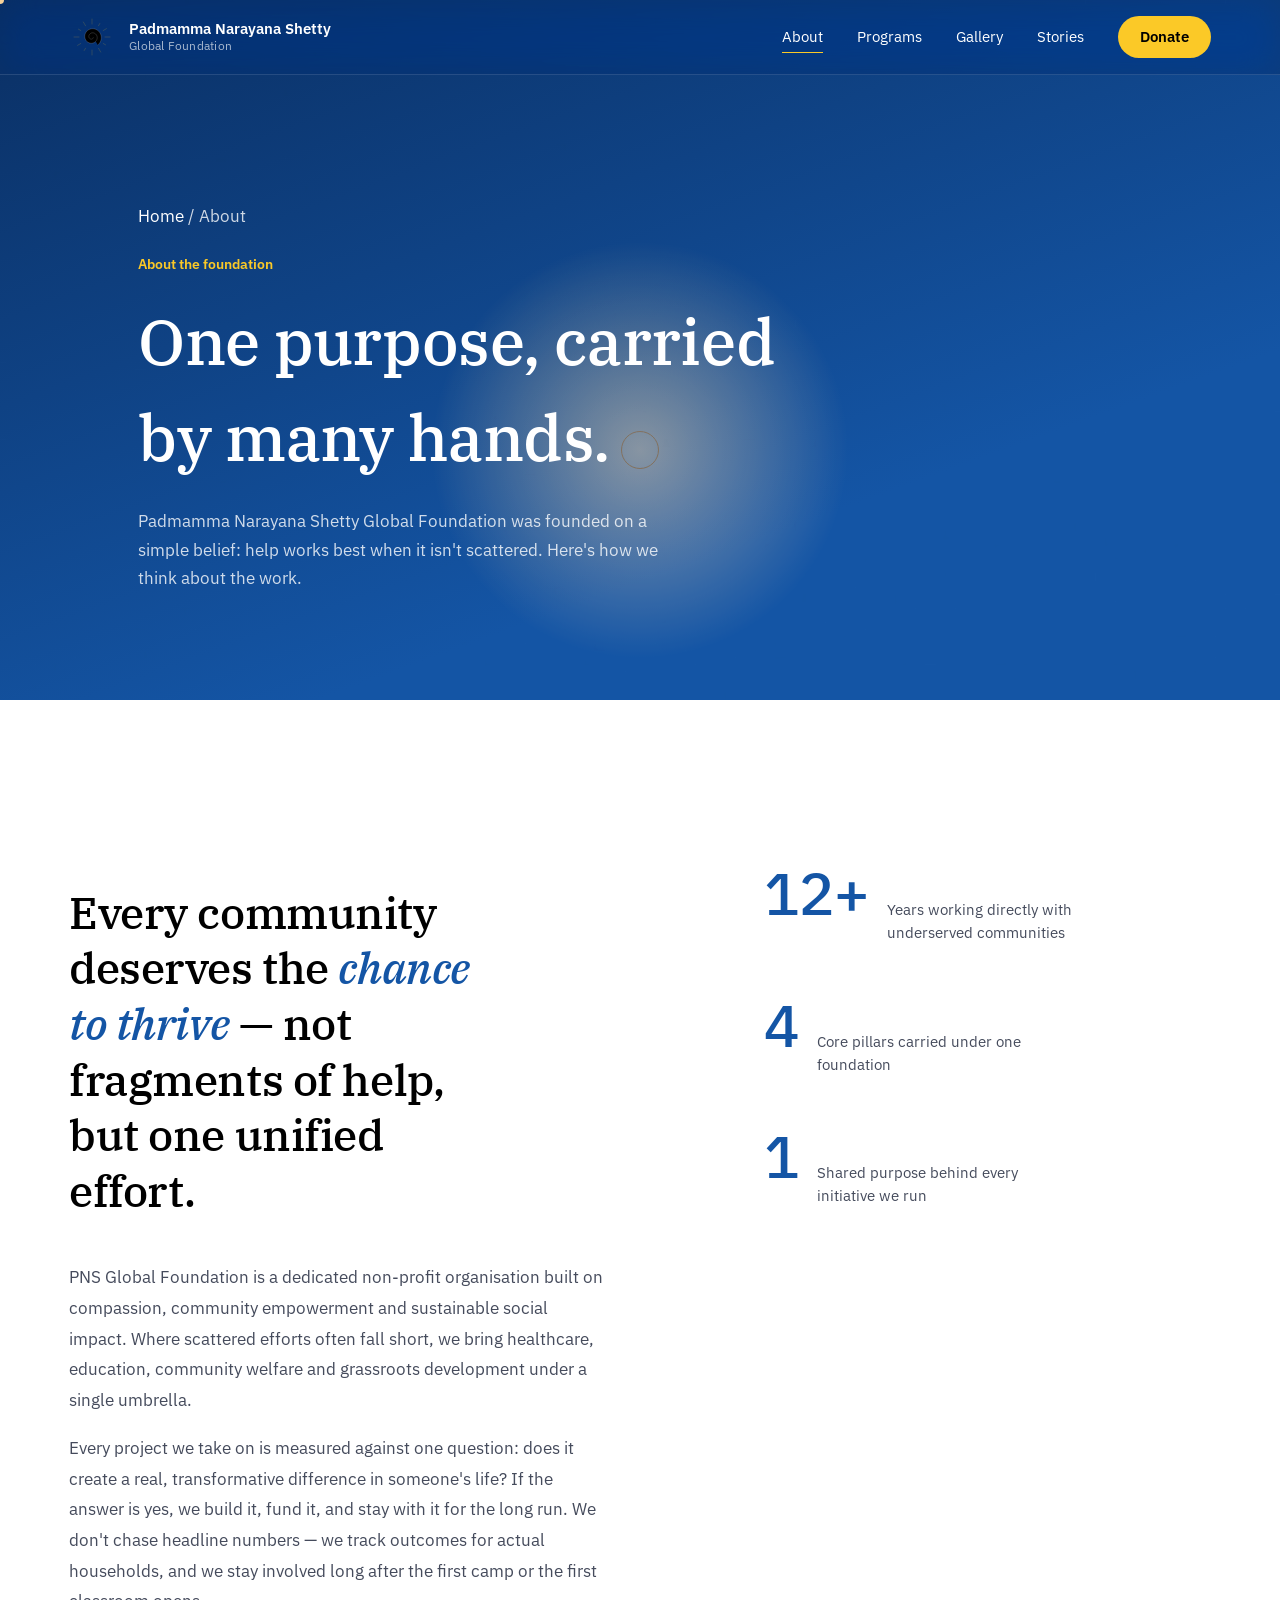
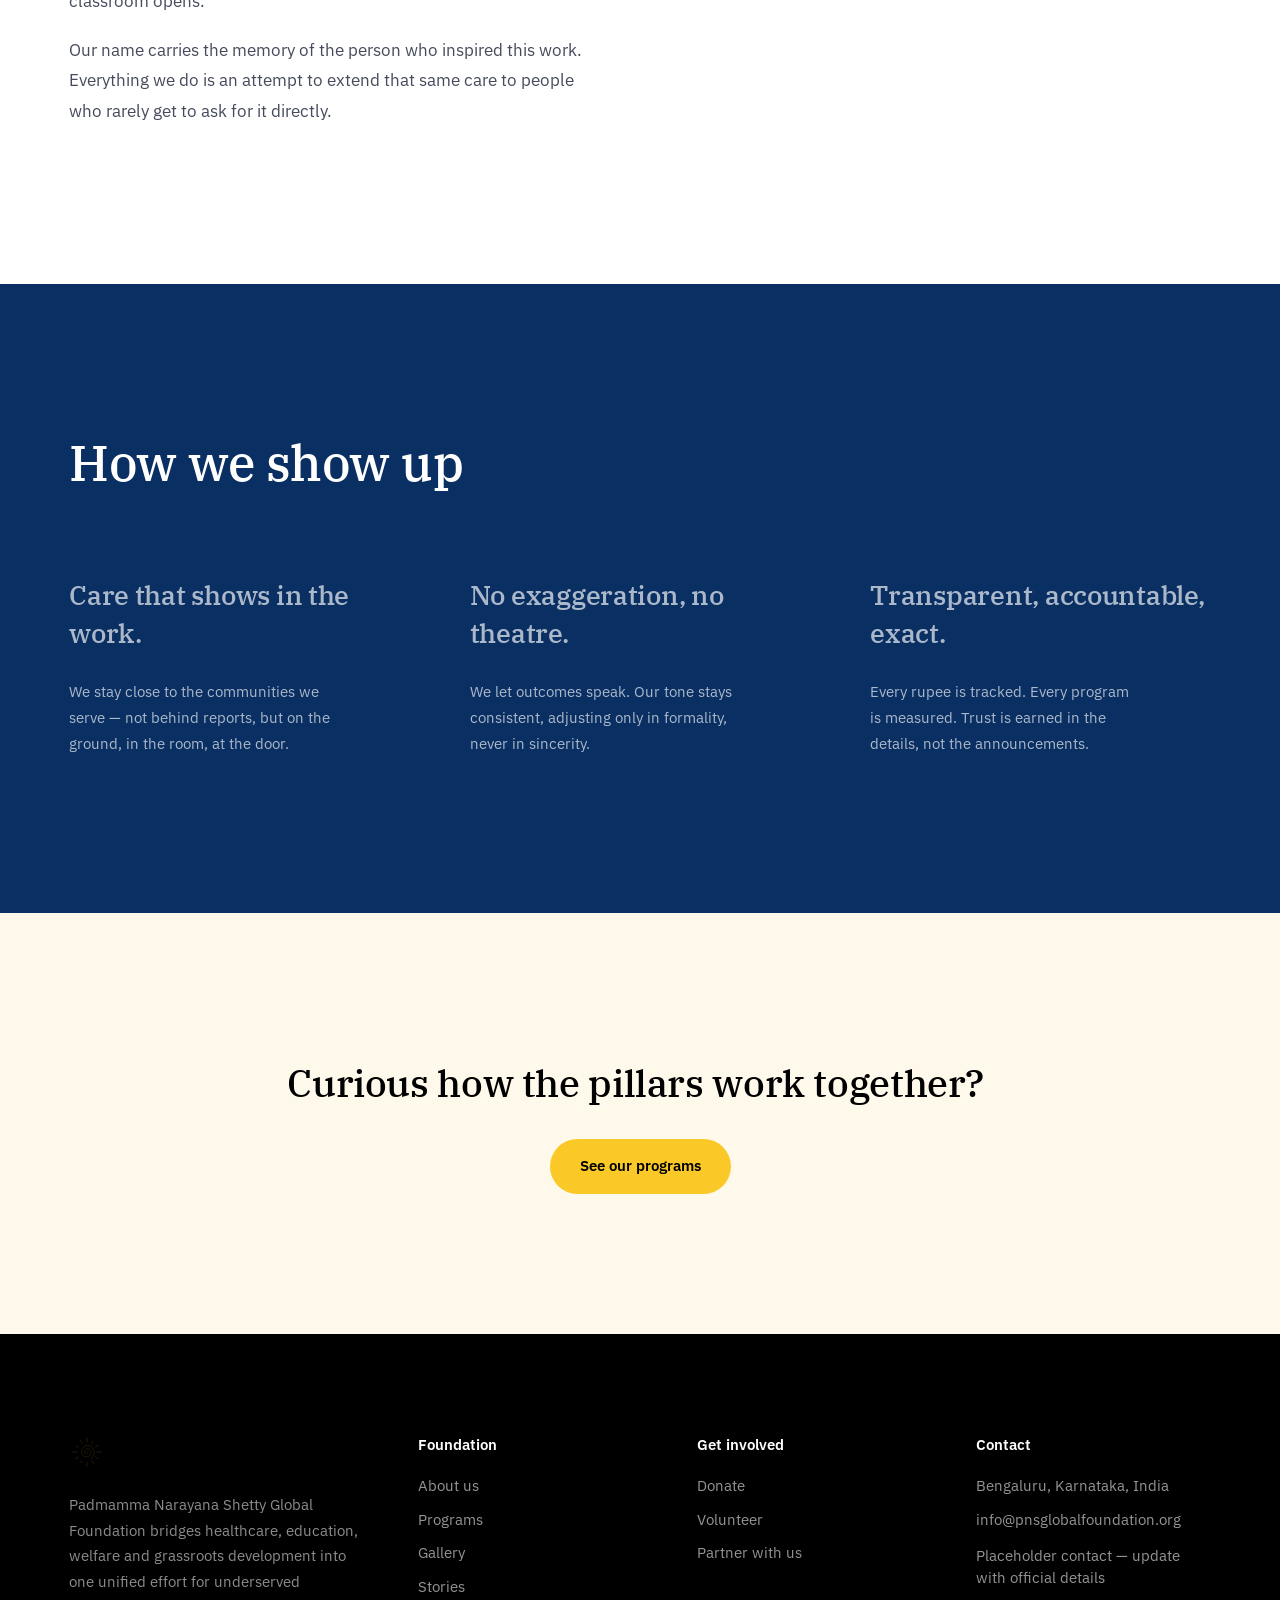
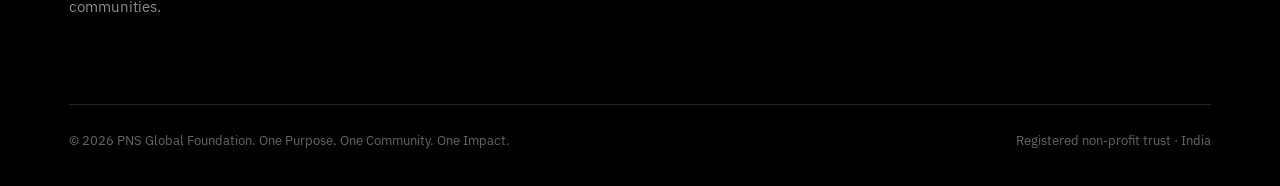
==== about.html @ 940e8b79 "Add files via upload" ====
<!doctype html>
<html lang="en">
<head>
<meta charset="UTF-8">
<meta name="viewport" content="width=device-width, initial-scale=1.0">
<title>About — PNS Global Foundation</title>
<meta name="description" content="The story, mission and voice behind Padmamma Narayana Shetty Global Foundation.">
<link rel="preconnect" href="https://fonts.googleapis.com">
<link rel="preconnect" href="https://fonts.gstatic.com" crossorigin>
<link href="https://fonts.googleapis.com/css2?family=IBM+Plex+Sans:wght@400;500;600;700&family=IBM+Plex+Serif:ital,wght@0,400;0,500;0,600;1,400;1,500;1,600&family=IBM+Plex+Mono:wght@400;500;600&display=swap" rel="stylesheet">
<link rel="stylesheet" href="style.css">
</head>
<body>
<div id="page-transition"></div>
<canvas id="grain"></canvas>
<div class="cursor-glow"></div>
<div class="cursor-ring"></div>
<div class="cursor-dot"></div>

<header class="nav">
  <a href="index.html" class="nav-brand">
    <svg class="mark-icon" viewBox="-135 -135 270 270"><g class="coil" stroke="#ffffff"><path d="M 6.00,0.00 L 6.22,0.38 L 6.42,0.79 L 6.60,1.23 L 6.74,1.69 L 6.85,2.17 L 6.92,2.67 L 6.96,3.19 L 6.96,3.72 L 6.92,4.27 L 6.84,4.82 L 6.71,5.38 L 6.54,5.94 L 6.33,6.50 L 6.08,7.05 L 5.77,7.60 L 5.43,8.14 L 5.04,8.66 L 4.60,9.16 L 4.13,9.65 L 3.60,10.10 L 3.04,10.53 L 2.44,10.93 L 1.81,11.29 L 1.13,11.62 L 0.43,11.90 L -0.31,12.14 L -1.08,12.33 L -1.87,12.48 L -2.68,12.57 L -3.51,12.61 L -4.35,12.60 L -5.21,12.52 L -6.07,12.39 L -6.94,12.20 L -7.80,11.95 L -8.66,11.64 L -9.51,11.27 L -10.35,10.83 L -11.17,10.34 L -11.96,9.78 L -12.73,9.17 L -13.47,8.50 L -14.18,7.77 L -14.84,6.98 L -15.46,6.15 L -16.03,5.26 L -16.55,4.33 L -17.02,3.35 L -17.43,2.33 L -17.77,1.27 L -18.05,0.18 L -18.27,-0.94 L -18.41,-2.09 L -18.48,-3.25 L -18.48,-4.44 L -18.39,-5.63 L -18.24,-6.83 L -18.00,-8.03 L -17.68,-9.23 L -17.28,-10.42 L -16.81,-11.60 L -16.25,-12.75 L -15.61,-13.88 L -14.90,-14.98 L -14.11,-16.05 L -13.24,-17.07 L -12.30,-18.04 L -11.29,-18.97 L -10.21,-19.83 L -9.07,-20.64 L -7.87,-21.38 L -6.61,-22.05 L -5.30,-22.64 L -3.94,-23.16 L -2.54,-23.59 L -1.09,-23.94 L 0.38,-24.20 L 1.88,-24.36 L 3.41,-24.44 L 4.95,-24.41 L 6.50,-24.29 L 8.05,-24.07 L 9.60,-23.75 L 11.14,-23.33 L 12.67,-22.81 L 14.17,-22.19 L 15.64,-21.47 L 17.08,-20.65 L 18.48,-19.74 L 19.83,-18.73 L 21.12,-17.63 L 22.35,-16.44 L 23.52,-15.16 L 24.61,-13.81 L 25.62,-12.37 L 26.55,-10.87 L 27.39,-9.29 L 28.14,-7.66 L 28.79,-5.96 L 29.33,-4.22 L 29.77,-2.43 L 30.10,-0.60 L 30.32,1.26 L 30.42,3.14 L 30.40,5.04 L 30.27,6.95 L 30.01,8.86 L 29.63,10.76 L 29.13,12.66 L 28.51,14.53 L 27.77,16.37 L 26.91,18.18 L 25.93,19.94 L 24.84,21.65 L 23.63,23.29 L 22.31,24.88 L 20.89,26.38 L 19.37,27.81 L 17.75,29.15 L 16.04,30.39 L 14.24,31.53 L 12.36,32.57 L 10.41,33.49 L 8.39,34.30 L 6.31,34.98 L 4.18,35.54 L 2.00,35.96 L -0.21,36.25 L -2.45,36.41 L -4.71,36.42 L -6.98,36.30 L -9.25,36.03 L -11.52,35.62 L -13.77,35.07 L -15.99,34.37 L -18.19,33.53 L -20.33,32.55 L -22.43,31.44 L -24.47,30.18 L -26.43,28.80 L -28.32,27.29 L -30.12,25.65 L -31.83,23.90 L -33.43,22.03 L -34.93,20.05 L -36.30,17.98 L -37.55,15.81 L -38.68,13.55 L -39.66,11.22 L -40.51,8.81 L -41.21,6.35 L -41.75,3.83 L -42.14,1.26 L -42.38,-1.33 L -42.45,-3.95 L -42.36,-6.59 L -42.11,-9.22 L -41.69,-11.86 L -41.11,-14.47 L -40.36,-17.06 L -39.45,-19.61 L -38.38,-22.11 L -37.15,-24.55 L -35.76,-26.93 L -34.22,-29.23 L -32.53,-31.43 L -30.70,-33.55 L -28.73,-35.55 L -26.63,-37.44 L -24.41,-39.20 L -22.07,-40.84 L -19.62,-42.33 L -17.07,-43.67 L -14.44,-44.86 L -11.71,-45.89 L -8.92,-46.76 L -6.06,-47.45 L -3.16,-47.97 L -0.21,-48.31 L 2.77,-48.47 L 5.77,-48.44 L 8.77,-48.23 L 11.77,-47.83 L 14.75,-47.24 L 17.71,-46.47 L 20.63,-45.51 L 23.49,-44.37 L 26.29,-43.04 L 29.02,-41.54 L 31.66,-39.87 L 34.20,-38.02 L 36.64,-36.02 L 38.96,-33.86 L 41.15,-31.55 L 43.21,-29.09 L 45.12,-26.51 L 46.87,-23.80 L 48.46,-20.97 L 49.88,-18.04 L 51.11,-15.01 L 52.17,-11.90 L 53.03,-8.71 L 53.70,-5.46 L 54.17,-2.17 L 54.44,1.17 L 54.50,4.52 L 54.36,7.89 L 54.00,11.26 L 53.44,14.62 L 52.66,17.95 L 51.68,21.23 L 50.49,24.47 L 49.10,27.64 L 47.51,30.73 L 45.73,33.72 L 43.75,36.62 L 41.59,39.40 L 39.26,42.05 L 36.76,44.56 L 34.09,46.92"/></g><g class="rays" stroke="#FBC927"><line x1="0.00" y1="-74.00" x2="0.00" y2="-108.00"/><line x1="37.00" y1="-64.09" x2="47.00" y2="-81.41"/><line x1="64.09" y1="-37.00" x2="86.60" y2="-50.00"/><line x1="74.00" y1="0.00" x2="108.00" y2="0.00"/><line x1="64.09" y1="37.00" x2="81.41" y2="47.00"/><line x1="37.00" y1="64.09" x2="52.00" y2="90.07"/><line x1="0.00" y1="74.00" x2="0.00" y2="108.00"/><line x1="-37.00" y1="64.09" x2="-47.00" y2="81.41"/><line x1="-64.09" y1="37.00" x2="-86.60" y2="50.00"/><line x1="-74.00" y1="0.00" x2="-108.00" y2="0.00"/><line x1="-64.09" y1="-37.00" x2="-81.41" y2="-47.00"/><line x1="-37.00" y1="-64.09" x2="-52.00" y2="-90.07"/></g></svg>
    <span class="name">Padmamma Narayana Shetty<span class="sub">Global Foundation</span></span>
  </a>
  <nav class="nav-links">
    <a href="about.html" class="active">About</a>
<a href="programs.html" class="">Programs</a>
<a href="gallery.html" class="">Gallery</a>
<a href="stories.html" class="">Stories</a>

    <a href="#" class="nav-donate" data-open-modal="modal-donate">Donate</a>
  </nav>
  <button class="nav-toggle" aria-label="Menu"><span></span><span></span><span></span></button>
</header>

<section class="page-hero">
  <div class="container">
    <p class="crumb"><a href="index.html">Home</a> / About</p>
    <p class="eyebrow-plain">About the foundation</p>
    <h1 class="display split-reveal">One purpose, carried by many hands.</h1>
    <p>Padmamma Narayana Shetty Global Foundation was founded on a simple belief: help works best when it isn't scattered. Here's how we think about the work.</p>
  </div>
</section>

<section class="pad">
  <div class="container about">
    <div class="reveal">
      <p class="about-quote display">Every community deserves the <em>chance to thrive</em> &mdash; not fragments of help, but one unified effort.</p>
      <p class="about-copy">PNS Global Foundation is a dedicated non-profit organisation built on compassion, community empowerment and sustainable social impact. Where scattered efforts often fall short, we bring healthcare, education, community welfare and grassroots development under a single umbrella.</p>
      <p class="about-copy">Every project we take on is measured against one question: does it create a real, transformative difference in someone's life? If the answer is yes, we build it, fund it, and stay with it for the long run. We don't chase headline numbers &mdash; we track outcomes for actual households, and we stay involved long after the first camp or the first classroom opens.</p>
      <p class="about-copy">Our name carries the memory of the person who inspired this work. Everything we do is an attempt to extend that same care to people who rarely get to ask for it directly.</p>
    </div>
    <div class="about-figures reveal d1">
      <div class="about-figure"><span class="n mono-num">12+</span><span class="t">Years working directly with underserved communities</span></div>
      <div class="about-figure"><span class="n mono-num">4</span><span class="t">Core pillars carried under one foundation</span></div>
      <div class="about-figure"><span class="n mono-num">1</span><span class="t">Shared purpose behind every initiative we run</span></div>
    </div>
  </div>
</section>

<section class="pad on-blue-deep">
  <div class="container">
    <h2 class="display reveal split-reveal" style="font-size:clamp(30px,4.2vw,50px); max-width:14ch; margin-bottom:60px;">How we show up</h2>
    <div class="voice-grid">
      <div class="voice-item reveal"><p class="display">Care that shows in the work.</p><p>We stay close to the communities we serve &mdash; not behind reports, but on the ground, in the room, at the door.</p></div>
      <div class="voice-item reveal d1"><p class="display">No exaggeration, no theatre.</p><p>We let outcomes speak. Our tone stays consistent, adjusting only in formality, never in sincerity.</p></div>
      <div class="voice-item reveal d2"><p class="display">Transparent, accountable, exact.</p><p>Every rupee is tracked. Every program is measured. Trust is earned in the details, not the announcements.</p></div>
    </div>
  </div>
</section>

<section class="pad on-warm">
  <div class="container" style="text-align:center;">
    <h2 class="display split-reveal reveal" style="font-size:clamp(26px,3.4vw,38px);">Curious how the pillars work together?</h2>
    <a href="programs.html" class="btn btn-fill" data-magnetic style="margin-top:28px;display:inline-flex;"><span>See our programs</span></a>
  </div>
</section>

<footer>
  <div class="container">
    <div class="footer-top">
      <div class="footer-brand">
        <svg class="mark" viewBox="-135 -135 270 270" style="width:36px;height:36px;color:var(--gold);"><g><path d="M 6.00,0.00 L 6.22,0.38 L 6.42,0.79 L 6.60,1.23 L 6.74,1.69 L 6.85,2.17 L 6.92,2.67 L 6.96,3.19 L 6.96,3.72 L 6.92,4.27 L 6.84,4.82 L 6.71,5.38 L 6.54,5.94 L 6.33,6.50 L 6.08,7.05 L 5.77,7.60 L 5.43,8.14 L 5.04,8.66 L 4.60,9.16 L 4.13,9.65 L 3.60,10.10 L 3.04,10.53 L 2.44,10.93 L 1.81,11.29 L 1.13,11.62 L 0.43,11.90 L -0.31,12.14 L -1.08,12.33 L -1.87,12.48 L -2.68,12.57 L -3.51,12.61 L -4.35,12.60 L -5.21,12.52 L -6.07,12.39 L -6.94,12.20 L -7.80,11.95 L -8.66,11.64 L -9.51,11.27 L -10.35,10.83 L -11.17,10.34 L -11.96,9.78 L -12.73,9.17 L -13.47,8.50 L -14.18,7.77 L -14.84,6.98 L -15.46,6.15 L -16.03,5.26 L -16.55,4.33 L -17.02,3.35 L -17.43,2.33 L -17.77,1.27 L -18.05,0.18 L -18.27,-0.94 L -18.41,-2.09 L -18.48,-3.25 L -18.48,-4.44 L -18.39,-5.63 L -18.24,-6.83 L -18.00,-8.03 L -17.68,-9.23 L -17.28,-10.42 L -16.81,-11.60 L -16.25,-12.75 L -15.61,-13.88 L -14.90,-14.98 L -14.11,-16.05 L -13.24,-17.07 L -12.30,-18.04 L -11.29,-18.97 L -10.21,-19.83 L -9.07,-20.64 L -7.87,-21.38 L -6.61,-22.05 L -5.30,-22.64 L -3.94,-23.16 L -2.54,-23.59 L -1.09,-23.94 L 0.38,-24.20 L 1.88,-24.36 L 3.41,-24.44 L 4.95,-24.41 L 6.50,-24.29 L 8.05,-24.07 L 9.60,-23.75 L 11.14,-23.33 L 12.67,-22.81 L 14.17,-22.19 L 15.64,-21.47 L 17.08,-20.65 L 18.48,-19.74 L 19.83,-18.73 L 21.12,-17.63 L 22.35,-16.44 L 23.52,-15.16 L 24.61,-13.81 L 25.62,-12.37 L 26.55,-10.87 L 27.39,-9.29 L 28.14,-7.66 L 28.79,-5.96 L 29.33,-4.22 L 29.77,-2.43 L 30.10,-0.60 L 30.32,1.26 L 30.42,3.14 L 30.40,5.04 L 30.27,6.95 L 30.01,8.86 L 29.63,10.76 L 29.13,12.66 L 28.51,14.53 L 27.77,16.37 L 26.91,18.18 L 25.93,19.94 L 24.84,21.65 L 23.63,23.29 L 22.31,24.88 L 20.89,26.38 L 19.37,27.81 L 17.75,29.15 L 16.04,30.39 L 14.24,31.53 L 12.36,32.57 L 10.41,33.49 L 8.39,34.30 L 6.31,34.98 L 4.18,35.54 L 2.00,35.96 L -0.21,36.25 L -2.45,36.41 L -4.71,36.42 L -6.98,36.30 L -9.25,36.03 L -11.52,35.62 L -13.77,35.07 L -15.99,34.37 L -18.19,33.53 L -20.33,32.55 L -22.43,31.44 L -24.47,30.18 L -26.43,28.80 L -28.32,27.29 L -30.12,25.65 L -31.83,23.90 L -33.43,22.03 L -34.93,20.05 L -36.30,17.98 L -37.55,15.81 L -38.68,13.55 L -39.66,11.22 L -40.51,8.81 L -41.21,6.35 L -41.75,3.83 L -42.14,1.26 L -42.38,-1.33 L -42.45,-3.95 L -42.36,-6.59 L -42.11,-9.22 L -41.69,-11.86 L -41.11,-14.47 L -40.36,-17.06 L -39.45,-19.61 L -38.38,-22.11 L -37.15,-24.55 L -35.76,-26.93 L -34.22,-29.23 L -32.53,-31.43 L -30.70,-33.55 L -28.73,-35.55 L -26.63,-37.44 L -24.41,-39.20 L -22.07,-40.84 L -19.62,-42.33 L -17.07,-43.67 L -14.44,-44.86 L -11.71,-45.89 L -8.92,-46.76 L -6.06,-47.45 L -3.16,-47.97 L -0.21,-48.31 L 2.77,-48.47 L 5.77,-48.44 L 8.77,-48.23 L 11.77,-47.83 L 14.75,-47.24 L 17.71,-46.47 L 20.63,-45.51 L 23.49,-44.37 L 26.29,-43.04 L 29.02,-41.54 L 31.66,-39.87 L 34.20,-38.02 L 36.64,-36.02 L 38.96,-33.86 L 41.15,-31.55 L 43.21,-29.09 L 45.12,-26.51 L 46.87,-23.80 L 48.46,-20.97 L 49.88,-18.04 L 51.11,-15.01 L 52.17,-11.90 L 53.03,-8.71 L 53.70,-5.46 L 54.17,-2.17 L 54.44,1.17 L 54.50,4.52 L 54.36,7.89 L 54.00,11.26 L 53.44,14.62 L 52.66,17.95 L 51.68,21.23 L 50.49,24.47 L 49.10,27.64 L 47.51,30.73 L 45.73,33.72 L 43.75,36.62 L 41.59,39.40 L 39.26,42.05 L 36.76,44.56 L 34.09,46.92"/><line x1="0.00" y1="-74.00" x2="0.00" y2="-108.00"/><line x1="37.00" y1="-64.09" x2="47.00" y2="-81.41"/><line x1="64.09" y1="-37.00" x2="86.60" y2="-50.00"/><line x1="74.00" y1="0.00" x2="108.00" y2="0.00"/><line x1="64.09" y1="37.00" x2="81.41" y2="47.00"/><line x1="37.00" y1="64.09" x2="52.00" y2="90.07"/><line x1="0.00" y1="74.00" x2="0.00" y2="108.00"/><line x1="-37.00" y1="64.09" x2="-47.00" y2="81.41"/><line x1="-64.09" y1="37.00" x2="-86.60" y2="50.00"/><line x1="-74.00" y1="0.00" x2="-108.00" y2="0.00"/><line x1="-64.09" y1="-37.00" x2="-81.41" y2="-47.00"/><line x1="-37.00" y1="-64.09" x2="-52.00" y2="-90.07"/></g></svg>
        <p>Padmamma Narayana Shetty Global Foundation bridges healthcare, education, welfare and grassroots development into one unified effort for underserved communities.</p>
      </div>
      <div class="footer-col">
        <h4>Foundation</h4>
        <a href="about.html">About us</a><a href="programs.html">Programs</a><a href="gallery.html">Gallery</a><a href="stories.html">Stories</a>
      </div>
      <div class="footer-col">
        <h4>Get involved</h4>
        <a data-open-modal="modal-donate" href="#">Donate</a><a data-open-modal="modal-volunteer" href="#">Volunteer</a><a data-open-modal="modal-partner" href="#">Partner with us</a>
      </div>
      <div class="footer-col">
        <h4>Contact</h4>
        <p>Bengaluru, Karnataka, India</p>
        <a href="mailto:info@pnsglobalfoundation.org">info@pnsglobalfoundation.org</a>
        <p class="note">Placeholder contact &mdash; update with official details</p>
      </div>
    </div>
    <div class="footer-bottom">
      <span>&copy; <span id="year"></span> PNS Global Foundation. One Purpose. One Community. One Impact.</span>
      <span>Registered non-profit trust &middot; India</span>
    </div>
  </div>
</footer>

<div class="modal-overlay" id="modal-donate">
  <div class="modal-box">
    <div class="modal-close">&times;</div>
    <h3 class="display">Make a donation</h3>
    <p class="sub">Fill this in and we'll open WhatsApp with your details pre-filled to +91 96860 00666.</p>
    <form id="form-donate">
      <div class="field"><label>Your name</label><input name="name" required placeholder="Full name"></div>
      <div class="field"><label>Donation amount (Rs.)</label><input name="amount" required placeholder="e.g. 2000" inputmode="numeric"></div>
      <div class="field"><label>Phone or email</label><input name="contact" required placeholder="For us to reach you"></div>
      <div class="field"><label>Message (optional)</label><textarea name="message" placeholder="Anything you'd like us to know"></textarea></div>
      <button type="submit" class="modal-submit">Continue on WhatsApp</button>
      <p class="modal-note">You'll be taken to WhatsApp to send this to our team.</p>
    </form>
  </div>
</div>

<div class="modal-overlay" id="modal-volunteer">
  <div class="modal-box">
    <div class="modal-close">&times;</div>
    <h3 class="display">Apply to volunteer</h3>
    <p class="sub">Tell us a little about you and we'll open WhatsApp to +91 96860 00666.</p>
    <form id="form-volunteer">
      <div class="field"><label>Your name</label><input name="name" required placeholder="Full name"></div>
      <div class="field"><label>Phone number</label><input name="phone" required placeholder="Your phone number"></div>
      <div class="field"><label>Area of interest</label>
        <select name="interest">
          <option>Healthcare camps</option>
          <option>Education &amp; teaching</option>
          <option>Community welfare / relief</option>
          <option>Grassroots development</option>
          <option>Anywhere I'm needed</option>
        </select>
      </div>
      <div class="field"><label>Availability (optional)</label><input name="availability" placeholder="e.g. Weekends"></div>
      <button type="submit" class="modal-submit">Continue on WhatsApp</button>
      <p class="modal-note">You'll be taken to WhatsApp to send this to our team.</p>
    </form>
  </div>
</div>

<div class="modal-overlay" id="modal-partner">
  <div class="modal-box">
    <div class="modal-close">&times;</div>
    <h3 class="display">Partner with us</h3>
    <p class="sub">For institutions and CSR teams &mdash; we'll open WhatsApp to +91 96860 00666.</p>
    <form id="form-partner">
      <div class="field"><label>Organisation name</label><input name="org" required placeholder="Company / institution"></div>
      <div class="field"><label>Contact person</label><input name="name" required placeholder="Full name"></div>
      <div class="field"><label>Email</label><input name="email" required type="email" placeholder="you@company.com"></div>
      <div class="field"><label>What did you have in mind?</label><textarea name="details" placeholder="Program area, scale, timeline..."></textarea></div>
      <button type="submit" class="modal-submit">Continue on WhatsApp</button>
      <p class="modal-note">You'll be taken to WhatsApp to send this to our team.</p>
    </form>
  </div>
</div>

<script src="script.js"></script>
</body>
</html>
---- style.css ----
/* ============================================================
   PNS GLOBAL FOUNDATION — v2
   A studio-grade rebuild: brand-first color, editorial serif
   display type, and motion that's actually felt (not just faded-in).
   ============================================================ */
:root{
  --blue:#1455A5;
  --blue-deep:#0A2F63;
  --blue-mid:#0E3E7D;
  --gold:#FBC927;
  --gold-deep:#E0A800;
  --black:#000000;
  --paper:#FFFFFF;
  --warm:#FFF9EC;
  --slate:#454B5C;
  --line:rgba(0,0,0,.12);
  --line-soft:rgba(0,0,0,.08);
  --line-on-blue:rgba(255,255,255,.22);
  --container:1280px;
  --pad:clamp(22px,5.4vw,72px);
  --r-lg:28px;
  --r-md:16px;
  --ease:cubic-bezier(.16,.84,.24,1);
  --ease-soft:cubic-bezier(.4,0,.2,1);
}

*,*::before,*::after{ box-sizing:border-box; }
@media (prefers-reduced-motion: reduce){
  *,*::before,*::after{ animation-duration:.001ms !important; animation-iteration-count:1 !important; transition-duration:.001ms !important; }
}

html{ background:var(--paper); scroll-behavior:smooth; }
@media (prefers-reduced-motion: reduce){ html{ scroll-behavior:auto; } }
body{
  margin:0;
  background:var(--paper);
  color:var(--black);
  font-family:'IBM Plex Sans', 'Helvetica Neue', Arial, sans-serif;
  font-size:16px;
  line-height:1.5;
  -webkit-font-smoothing:antialiased;
  overflow-x:clip;
}

img,svg{ max-width:100%; display:block; }
a{ color:inherit; text-decoration:none; }
button{ font-family:inherit; background:none; border:0; }

::selection{ background:var(--gold); color:var(--black); }

.container{
  max-width:var(--container);
  margin:0 auto;
  padding-left:var(--pad);
  padding-right:var(--pad);
}

.display{ font-family:'IBM Plex Serif', Georgia, serif; font-weight:500; letter-spacing:-0.01em; }
.display em{ font-style:italic; font-weight:500; color:var(--blue); }
.on-blue .display em, .on-blue-deep .display em{ color:var(--gold); }

h1,h2,h3,h4{ margin:0; }
.mono-num{ font-family:'IBM Plex Mono', monospace; font-variant-numeric:tabular-nums; }

/* ---------- scroll wrapper (smooth-scroll target) ---------- */
#scroll-content{ will-change:transform; }

/* ---------- grain overlay ---------- */
#grain{
  position:fixed; inset:0; z-index:998; pointer-events:none;
  opacity:.05; mix-blend-mode:overlay;
}

/* ---------- custom cursor ---------- */
.cursor-dot, .cursor-ring{
  position:fixed; top:0; left:0; pointer-events:none; z-index:9999;
  border-radius:50%; mix-blend-mode:difference;
  transform:translate(-50%,-50%);
}
.cursor-dot{ width:8px; height:8px; background:#fff; }
.cursor-ring{
  width:38px; height:38px; border:1px solid #fff;
  transition:width .3s var(--ease), height .3s var(--ease), opacity .3s;
}
.cursor-ring.grow{ width:74px; height:74px; }
@media (hover:none), (pointer:coarse){ .cursor-dot,.cursor-ring{ display:none; } }

/* ---------- mark (drawn inline everywhere, never <use>) ---------- */
.mark{ color:var(--blue); }
.mark path, .mark line{ stroke:currentColor; stroke-linecap:round; fill:none; }

/* ---------- nav (glass) ---------- */
.nav{
  position:fixed; top:0; left:0; right:0; z-index:500;
  padding:14px var(--pad);
  display:flex; align-items:center; justify-content:space-between;
  background:rgba(10,47,99,.42);
  backdrop-filter:blur(18px) saturate(140%);
  -webkit-backdrop-filter:blur(18px) saturate(140%);
  border-bottom:1px solid rgba(255,255,255,.12);
  transition:background-color .4s var(--ease), padding .3s var(--ease);
}
.nav.scrolled{ background:rgba(8,32,68,.68); padding-top:10px; padding-bottom:10px; }
.nav-brand{ display:flex; align-items:center; gap:14px; }
.nav-brand .mark-icon{ width:46px; height:46px; flex:none; }
.nav-brand .name{ font-size:14.5px; font-weight:600; color:#fff; line-height:1.25; max-width:34ch; }
.nav-brand .name .sub{ display:block; font-weight:400; font-size:11.5px; color:rgba(255,255,255,.65); letter-spacing:.02em; margin-top:1px; }

.nav-links{ display:flex; align-items:center; gap:34px; }
.nav-links a{ font-size:14.5px; color:#fff; position:relative; }
.nav-links a::after{
  content:""; position:absolute; left:0; bottom:-5px; width:0; height:1px; background:var(--gold);
  transition:width .35s var(--ease);
}
.nav-links a:hover::after, .nav-links a.active::after{ width:100%; }
.nav-donate{
  font-weight:600; padding:10px 22px; border-radius:100px; color:var(--black) !important;
  background:var(--gold);
  transition:transform .35s var(--ease), box-shadow .35s var(--ease);
}
.nav-donate:hover{ transform:translateY(-2px); box-shadow:0 12px 26px -10px rgba(251,201,39,.6); }
.nav-donate::after{ display:none; }

.nav-toggle{ display:none; cursor:pointer; padding:6px; }
.nav-toggle span{ display:block; width:22px; height:1.4px; background:#fff; margin:5px 0; transition:transform .3s, opacity .3s; }

@media (max-width:900px){
  .nav-brand .name{ display:none; }
  .nav-links{
    position:fixed; inset:0 0 0 auto; width:min(80vw,360px); height:100vh;
    background:rgba(8,32,68,.86); backdrop-filter:blur(20px);
    flex-direction:column; align-items:flex-start;
    padding:110px 34px 34px; gap:30px;
    transform:translateX(100%); transition:transform .5s var(--ease);
    border-left:1px solid rgba(255,255,255,.14);
  }
  .nav-links.open{ transform:translateX(0); }
  .nav-links a{ font-size:22px; }
  .nav-toggle{ display:block; position:relative; z-index:600; }
}

/* ============================================================
   HERO — solid brand blue, sunrise mark, editorial serif
   ============================================================ */
.hero{
  position:relative; min-height:100svh;
  display:flex; flex-direction:column; justify-content:center;
  background:linear-gradient(160deg, var(--blue-deep) 0%, var(--blue) 62%, var(--blue-mid) 100%);
  color:#fff; overflow:hidden; padding-top:140px; padding-bottom:80px;
}
.hero-sun{
  position:absolute; top:50%; right:clamp(-40px,2vw,60px); left:auto;
  width:min(46vw,560px); aspect-ratio:1/1;
  transform:translate(var(--tx,0px), calc(-50% + var(--ty,0px)));
  transition:transform .6s var(--ease-soft);
  opacity:.85; pointer-events:none;
}
.hero-sun svg{ width:100%; height:100%; }
.hero-sun .ray, .hero-sun .coil{
  stroke:var(--gold); stroke-width:5.5; stroke-linecap:round; fill:none;
}
.hero-sun-spin{ animation:sunSpin 160s linear infinite; transform-origin:50% 50%; }
@keyframes sunSpin{ to{ transform:rotate(360deg); } }
@media (max-width:640px){
  .hero-sun{ width:min(78vw,320px); top:30%; right:-70px; opacity:.32; }
}

.hero-inner{ position:relative; z-index:2; }
.hero h1{
  font-size:clamp(42px,7.4vw,104px);
  line-height:1.01; max-width:16ch;
  overflow:hidden;
}
.hero h1 .word{ display:inline-block; overflow:hidden; vertical-align:top; }
.hero h1 .word span{ display:inline-block; transform:translateY(110%); animation:wordUp .9s var(--ease) forwards; }

@keyframes wordUp{ to{ transform:translateY(0); } }

.hero-sub{
  margin-top:30px; max-width:44ch;
  font-size:clamp(17px,1.5vw,19px); line-height:1.7;
  color:rgba(255,255,255,.82);
  opacity:0; animation:fadeUp 1s var(--ease) 1.1s forwards;
}
.hero-actions{
  margin-top:42px; display:flex; gap:16px; flex-wrap:wrap;
  opacity:0; animation:fadeUp 1s var(--ease) 1.3s forwards;
}
@keyframes fadeUp{ from{ opacity:0; transform:translateY(16px);} to{ opacity:1; transform:translateY(0);} }

.btn{
  position:relative; display:inline-flex; align-items:center; justify-content:center;
  padding:16px 30px; border-radius:100px; font-size:15px; font-weight:600;
  cursor:pointer; isolation:isolate;
}
.btn-fill{ background:var(--gold); color:var(--black); }
.btn-fill span{ position:relative; z-index:1; }
.btn-line{ border:1px solid rgba(255,255,255,.4); color:#fff; }
.btn-line:hover{ border-color:#fff; }

/* magnetic wrapper just needs no extra class; JS applies inline transform */

/* ============================================================
   MARQUEE
   ============================================================ */
.marquee{
  background:var(--black); color:var(--gold); overflow:hidden;
  padding:22px 0; white-space:nowrap;
}
.marquee-track{ display:inline-flex; animation:marquee 34s linear infinite; }
.marquee-track span{
  font-family:'IBM Plex Serif', Georgia, serif; font-style:italic;
  font-size:clamp(22px,3.4vw,38px); padding:0 34px; display:inline-flex; align-items:center; gap:34px;
}
.marquee-track span::after{ content:"◆"; font-size:14px; color:var(--blue); font-style:normal; }
@keyframes marquee{ from{ transform:translateX(0);} to{ transform:translateX(-50%);} }

/* ============================================================
   Sections
   ============================================================ */
section{ position:relative; }
.pad{ padding-top:clamp(90px,11vw,150px); padding-bottom:clamp(90px,11vw,150px); }
.on-blue{ background:var(--blue); color:#fff; }
.on-blue-deep{ background:var(--blue-deep); color:#fff; }
.on-warm{ background:var(--warm); }

.reveal{ opacity:0; transform:translateY(22px); transition:opacity .9s var(--ease), transform .9s var(--ease); }
.reveal.in-view{ opacity:1; transform:translateY(0); }
.d1.in-view{ transition-delay:.1s; } .d2.in-view{ transition-delay:.2s; } .d3.in-view{ transition-delay:.3s; }

/* ============================================================
   ABOUT — editorial
   ============================================================ */
.about{ display:grid; grid-template-columns:1.15fr .85fr; gap:clamp(40px,7vw,110px); align-items:start; }
.about-quote{
  font-size:clamp(28px,3.4vw,46px); line-height:1.28; letter-spacing:-.01em; max-width:16ch;
}
.about-copy{ margin-top:36px; color:var(--slate); font-size:17px; line-height:1.8; max-width:54ch; }
.about-copy + .about-copy{ margin-top:18px; }

.about-figures{ display:flex; flex-direction:column; gap:36px; padding-top:8px; }
.about-figure{ display:flex; align-items:baseline; gap:18px; }
.about-figure .n{ font-size:clamp(46px,4.6vw,64px); font-weight:500; color:var(--blue); }
.about-figure .t{ color:var(--slate); font-size:15px; max-width:24ch; line-height:1.55; }

@media (max-width:860px){ .about{ grid-template-columns:1fr; } }

/* ============================================================
   IMPACT NUMBERS
   ============================================================ */
.impact-strip{
  display:grid; grid-template-columns:repeat(4,1fr);
  border-top:1px solid var(--line-on-blue); border-bottom:1px solid var(--line-on-blue);
}
.impact-cell{ padding:44px 30px; border-left:1px solid var(--line-on-blue); }
.impact-cell:first-child{ border-left:0; }
.impact-cell .fig{ font-size:clamp(40px,4.6vw,58px); font-weight:500; }
.impact-cell .fig .plus{ color:var(--gold); }
.impact-cell p{ margin-top:12px; font-size:14.5px; color:rgba(255,255,255,.72); max-width:22ch; }
@media (max-width:860px){
  .impact-strip{ grid-template-columns:1fr 1fr; }
  .impact-cell:nth-child(3){ border-left:0; }
}
@media (max-width:520px){
  .impact-strip{ grid-template-columns:1fr; }
  .impact-cell{ border-left:0; border-top:1px solid var(--line-on-blue); }
  .impact-cell:first-child{ border-top:0; }
}

/* ============================================================
   PROGRAMS — sticky scrollytelling
   ============================================================ */
.programs-head{ margin-bottom:60px; }
.programs-head h2{ font-size:clamp(32px,4.6vw,54px); max-width:16ch; }
.programs-head p{ margin-top:20px; color:var(--slate); font-size:16.5px; max-width:46ch; line-height:1.7; }

.scrolly{ display:grid; grid-template-columns:.9fr 1.1fr; gap:clamp(30px,6vw,80px); }
.scrolly-visual{
  position:sticky; top:110px; align-self:start;
  aspect-ratio:1/1; border-radius:var(--r-lg);
  background:var(--warm);
  display:flex; align-items:center; justify-content:center;
  overflow:hidden;
}
.scrolly-visual .icon-slot{
  position:absolute; inset:0; display:flex; align-items:center; justify-content:center;
  opacity:0; transform:scale(.9); transition:opacity .5s var(--ease-soft), transform .5s var(--ease-soft);
}
.scrolly-visual .icon-slot.active{ opacity:1; transform:scale(1); }
.scrolly-visual .icon-slot svg{ width:42%; color:var(--blue); }
.scrolly-visual .label{
  position:absolute; left:26px; bottom:26px; font-size:13px; font-weight:600; color:var(--blue);
}

.scrolly-copy .program-block{
  min-height:70vh; display:flex; flex-direction:column; justify-content:center;
  padding:60px 0; border-top:1px solid var(--line-soft);
}
.scrolly-copy .program-block:first-child{ border-top:0; }
.program-block .tags{ display:flex; gap:10px; flex-wrap:wrap; margin-bottom:20px; }
.program-block .tags span{
  font-size:13px; color:var(--blue); background:rgba(20,85,165,.08); padding:6px 14px; border-radius:100px;
}
.program-block h3{ font-size:clamp(26px,2.8vw,36px); letter-spacing:-.01em; margin-bottom:18px; }
.program-block p{ color:var(--slate); font-size:16.5px; line-height:1.8; max-width:48ch; }
.program-block .link{
  margin-top:24px; display:inline-block; font-weight:600; font-size:15px;
  border-bottom:1.5px solid var(--gold-deep); padding-bottom:3px;
}

@media (max-width:860px){
  .scrolly{ grid-template-columns:1fr; }
  .scrolly-visual{ position:relative; top:auto; aspect-ratio:16/11; margin-bottom:8px; }
  .scrolly-copy .program-block{ min-height:0; padding:40px 0; }
}

/* ============================================================
   VOICE — pull quotes, no eyebrow chrome
   ============================================================ */
.voice-grid{ display:grid; grid-template-columns:repeat(3,1fr); gap:clamp(30px,5vw,60px); }
.voice-item{ }
.voice-item .display{ font-size:clamp(22px,2.2vw,27px); line-height:1.4; }
.voice-item p{ margin-top:16px; color:rgba(255,255,255,.66); font-size:15px; line-height:1.75; max-width:30ch; }
@media (max-width:860px){ .voice-grid{ grid-template-columns:1fr; gap:44px; } }

/* ============================================================
   STORIES
   ============================================================ */
.story-grid{ display:grid; grid-template-columns:repeat(3,1fr); gap:26px; }
.story{
  background:var(--paper); border:1px solid var(--line-soft); border-radius:var(--r-lg);
  padding:36px 32px; display:flex; flex-direction:column; height:100%;
}
.story blockquote{
  margin:0; font-family:'IBM Plex Serif', Georgia, serif; font-style:italic;
  font-size:19px; line-height:1.6; flex:1;
}
.story .who{ margin-top:26px; font-size:14px; color:var(--slate); }
.story .who b{ display:block; font-style:normal; font-weight:600; color:var(--black); font-family:'IBM Plex Sans',sans-serif; }
.story-note{ margin-top:26px; font-size:13.5px; color:var(--slate); }
@media (max-width:860px){ .story-grid{ grid-template-columns:1fr; } }

/* ============================================================
   INVOLVE
   ============================================================ */
.involve-grid{ display:grid; grid-template-columns:repeat(3,1fr); gap:2px; background:var(--line-on-blue); }
.involve-card{
  background:var(--blue-deep); padding:48px 36px; min-height:300px;
  display:flex; flex-direction:column; justify-content:space-between;
}
.involve-card h3{ font-size:26px; font-weight:500; font-family:'IBM Plex Serif',Georgia,serif; }
.involve-card p{ margin-top:14px; color:rgba(255,255,255,.68); font-size:15px; line-height:1.7; }
.involve-card .link{
  margin-top:30px; align-self:flex-start; font-weight:600; font-size:15px; color:var(--gold);
  border-bottom:1.5px solid rgba(251,201,39,.5); padding-bottom:3px;
}
@media (max-width:860px){ .involve-grid{ grid-template-columns:1fr; } }

/* ============================================================
   FOOTER
   ============================================================ */
footer{ background:var(--black); color:rgba(255,255,255,.68); padding-top:100px; }
.footer-top{ display:grid; grid-template-columns:1.3fr 1fr 1fr 1fr; gap:44px; padding-bottom:70px; border-bottom:1px solid rgba(255,255,255,.14); }
.footer-brand .mark{ width:36px; height:36px; color:var(--gold); margin-bottom:22px; }
.footer-brand p{ max-width:34ch; font-size:14.5px; line-height:1.75; color:rgba(255,255,255,.55); }
.footer-col h4{ color:#fff; font-size:15px; font-weight:600; margin-bottom:18px; }
.footer-col a, .footer-col p{ display:block; font-size:14.5px; color:rgba(255,255,255,.58); margin-bottom:12px; }
.footer-col a:hover{ color:#fff; }
.footer-bottom{ display:flex; justify-content:space-between; flex-wrap:wrap; gap:14px; padding:26px 0 36px; font-size:13px; color:rgba(255,255,255,.4); }
@media (max-width:860px){ .footer-top{ grid-template-columns:1fr 1fr; } }
@media (max-width:520px){ .footer-top{ grid-template-columns:1fr; } }

.note{ font-size:13px; color:var(--slate); }

/* ============================================================
   v3 ADDITIONS — glass, glow cursor, tilt, transitions, gallery, modal
   ============================================================ */

/* ---------- page transition overlay ---------- */
#page-transition{
  position:fixed; inset:0; z-index:10000; background:var(--blue-deep);
  transform:translateY(0); transform-origin:bottom;
  pointer-events:none;
}
#page-transition.enter{ animation:ptEnter .7s var(--ease) forwards; }
#page-transition.leave{ animation:ptLeave .55s var(--ease) forwards; }
@keyframes ptEnter{ from{ transform:scaleY(1);} to{ transform:scaleY(0);} }
@keyframes ptLeave{ from{ transform:scaleY(0);} to{ transform:scaleY(1);} }
#page-transition{ transform:scaleY(0); }

/* ---------- cursor glow (ambient) ---------- */
.cursor-glow{
  position:fixed; top:0; left:0; width:420px; height:420px; z-index:1;
  background:radial-gradient(circle, rgba(251,201,39,.5), transparent 70%);
  transform:translate(-50%,-50%); pointer-events:none;
  mix-blend-mode:screen;
  transition:opacity .4s;
}
@media (hover:none),(pointer:coarse){ .cursor-glow{ display:none; } }

/* ---------- glass utility ---------- */
.glass{
  background:rgba(255,255,255,.08);
  backdrop-filter:blur(16px) saturate(160%);
  -webkit-backdrop-filter:blur(16px) saturate(160%);
  border:1px solid rgba(255,255,255,.18);
}
.glass-light{
  background:rgba(255,255,255,.55);
  backdrop-filter:blur(20px) saturate(160%);
  -webkit-backdrop-filter:blur(20px) saturate(160%);
  border:1px solid rgba(255,255,255,.5);
}

/* ---------- tilt-hover (JS sets --rx/--ry) ---------- */
.tilt{
  transform:perspective(900px) rotateX(var(--rx,0deg)) rotateY(var(--ry,0deg)) translateZ(0);
  transition:transform .4s var(--ease-soft), box-shadow .4s var(--ease-soft);
}
.tilt:hover{ box-shadow:0 30px 60px -24px rgba(10,47,99,.35); }

/* ---------- split-reveal headings (word stagger on scroll) ---------- */
.split-reveal .sw{ display:inline-block; overflow:hidden; vertical-align:top; }
.split-reveal .sw span{ display:inline-block; transform:translateY(115%); transition:transform .8s var(--ease); }
.split-reveal.in-view .sw span{ transform:translateY(0); }

/* underline-grow link style used across pages */
.ul-link{ position:relative; font-weight:600; }
.ul-link::after{
  content:""; position:absolute; left:0; bottom:-3px; width:100%; height:1.5px;
  background:currentColor; transform:scaleX(0); transform-origin:left; transition:transform .4s var(--ease);
}
.ul-link:hover::after{ transform:scaleX(1); }

/* ---------- buttons: glass line variant ---------- */
.btn-line{
  border:1px solid rgba(255,255,255,.4); color:#fff;
  background:rgba(255,255,255,.06); backdrop-filter:blur(8px);
  transition:transform .35s var(--ease), background-color .35s var(--ease), border-color .35s var(--ease);
}
.btn-line:hover{ border-color:#fff; background:rgba(255,255,255,.16); transform:translateY(-2px); }
.btn-fill{ transition:transform .35s var(--ease), box-shadow .35s var(--ease); }
.btn-fill:hover{ transform:translateY(-2px); box-shadow:0 16px 34px -14px rgba(251,201,39,.55); }

/* ---------- page hero (secondary pages) ---------- */
.page-hero{
  padding:180px var(--pad) 90px; background:linear-gradient(160deg,var(--blue-deep),var(--blue) 70%);
  color:#fff; position:relative; overflow:hidden;
}
.page-hero .eyebrow-plain{ font-size:14px; color:var(--gold); font-weight:600; margin-bottom:16px; }
.page-hero h1{ font-size:clamp(36px,5.6vw,64px); max-width:18ch; }
.page-hero p{ margin-top:22px; max-width:52ch; font-size:17px; line-height:1.7; color:rgba(255,255,255,.8); }

/* ---------- breadcrumb / crumb nav ---------- */
.crumb{ font-size:13.5px; color:rgba(255,255,255,.6); margin-bottom:14px; }
.crumb a{ color:#fff; }
.crumb a:hover{ color:var(--gold); }

/* ============================================================
   GALLERY
   ============================================================ */
.gallery-grid{
  display:grid; grid-template-columns:repeat(3,1fr); gap:18px;
}
.gallery-item{
  position:relative; border-radius:var(--r-md); overflow:hidden; cursor:pointer;
  aspect-ratio:4/5; display:flex; align-items:flex-end;
}
.gallery-item:nth-child(3n+2){ aspect-ratio:4/5.6; }
.gallery-item .bg{
  position:absolute; inset:0;
  transition:transform .6s var(--ease);
}
.gallery-item:hover .bg{ transform:scale(1.08); }
.gallery-item .scrim{
  position:absolute; inset:0; background:linear-gradient(0deg, rgba(0,0,0,.55), transparent 55%);
}
.gallery-item .cap{
  position:relative; z-index:1; padding:20px; color:#fff;
}
.gallery-item .cap .tag{ font-size:12.5px; color:var(--gold); font-weight:600; }
.gallery-item .cap .ttl{ font-size:17px; font-weight:600; margin-top:4px; }
.gallery-item svg{ width:30%; opacity:.9; }

@media (max-width:900px){ .gallery-grid{ grid-template-columns:1fr 1fr; } }
@media (max-width:560px){ .gallery-grid{ grid-template-columns:1fr; } }

/* lightbox */
#lightbox{
  position:fixed; inset:0; z-index:2000; display:none;
  align-items:center; justify-content:center; padding:40px;
  background:rgba(0,0,0,.78); backdrop-filter:blur(10px);
}
#lightbox.open{ display:flex; }
#lightbox .box{
  max-width:840px; width:100%; border-radius:var(--r-lg); overflow:hidden;
  background:var(--paper);
}
#lightbox .box .visual{ aspect-ratio:16/10; display:flex; align-items:center; justify-content:center; background:var(--warm); }
#lightbox .box .visual svg{ width:26%; color:var(--blue); }
#lightbox .box .info{ padding:26px 30px; }
#lightbox .box .info .tag{ color:var(--blue); font-size:13px; font-weight:600; }
#lightbox .box .info h3{ margin-top:8px; font-size:22px; }
#lightbox .close{
  position:absolute; top:28px; right:32px; width:44px; height:44px; border-radius:50%;
  color:#fff; font-size:22px; display:flex; align-items:center; justify-content:center; cursor:pointer;
}

/* ============================================================
   MODAL FORMS (donate / volunteer / partner -> WhatsApp)
   ============================================================ */
.modal-overlay{
  position:fixed; inset:0; z-index:2000; display:none;
  align-items:center; justify-content:center; padding:24px;
  background:rgba(6,20,42,.6); backdrop-filter:blur(10px);
}
.modal-overlay.open{ display:flex; }
.modal-box{
  width:100%; max-width:460px; border-radius:var(--r-lg); padding:38px 34px;
  background:rgba(255,255,255,.9); backdrop-filter:blur(24px) saturate(180%);
  -webkit-backdrop-filter:blur(24px) saturate(180%);
  border:1px solid rgba(255,255,255,.6);
  box-shadow:0 40px 80px -30px rgba(10,47,99,.4);
  position:relative;
  animation:modalIn .4s var(--ease);
}
@keyframes modalIn{ from{ opacity:0; transform:translateY(18px) scale(.98);} to{ opacity:1; transform:translateY(0) scale(1);} }
.modal-box h3{ font-size:26px; font-family:'IBM Plex Serif',Georgia,serif; }
.modal-box p.sub{ margin-top:8px; color:var(--slate); font-size:14.5px; }
.modal-close{
  position:absolute; top:18px; right:18px; width:34px; height:34px; border-radius:50%;
  display:flex; align-items:center; justify-content:center; cursor:pointer; color:var(--slate);
  transition:background-color .3s;
}
.modal-close:hover{ background:rgba(0,0,0,.06); }

.field{ margin-top:20px; }
.field label{ display:block; font-size:13px; font-weight:600; margin-bottom:7px; color:var(--black); }
.field input, .field select, .field textarea{
  width:100%; padding:12px 14px; border-radius:10px; border:1px solid var(--line);
  background:rgba(255,255,255,.7); font-family:'IBM Plex Sans',sans-serif; font-size:14.5px;
  transition:border-color .3s, box-shadow .3s;
}
.field input:focus, .field select:focus, .field textarea:focus{
  outline:none; border-color:var(--blue); box-shadow:0 0 0 3px rgba(20,85,165,.14);
}
.field textarea{ resize:vertical; min-height:80px; }
.modal-submit{
  margin-top:26px; width:100%; padding:15px; border-radius:100px;
  background:var(--black); color:#fff; font-weight:600; font-size:15px; cursor:pointer;
  display:flex; align-items:center; justify-content:center; gap:10px;
  transition:background-color .3s, transform .3s;
}
.modal-submit:hover{ background:var(--blue); transform:translateY(-2px); }
.modal-note{ margin-top:14px; font-size:12.5px; color:var(--slate); text-align:center; }

/* generic clickable card affordance */
[data-open-modal]{ cursor:pointer; }

/* ---------- home page teasers ---------- */
.section-flex{ display:flex; justify-content:space-between; align-items:flex-end; gap:20px; flex-wrap:wrap; }
.teaser-grid{ display:grid; grid-template-columns:repeat(4,1fr); gap:20px; }
.teaser-card{
  display:block; padding:32px 26px; border-radius:var(--r-md); border:1px solid var(--line-soft);
  background:var(--paper); transition:border-color .35s var(--ease), box-shadow .35s var(--ease), transform .35s var(--ease);
}
.teaser-card:hover{ border-color:var(--blue); box-shadow:0 24px 50px -28px rgba(20,85,165,.35); }
.teaser-card .ic{ width:44px; height:44px; color:var(--blue); margin-bottom:20px; }
.teaser-card h4{ font-size:17px; font-weight:600; }
.teaser-card p{ margin-top:8px; font-size:14px; color:var(--slate); }
@media (max-width:900px){ .teaser-grid{ grid-template-columns:1fr 1fr; } }
@media (max-width:560px){ .teaser-grid{ grid-template-columns:1fr; } }

/* ---------- involve page (light cards) ---------- */
.involve-grid-light{ display:grid; grid-template-columns:repeat(3,1fr); gap:24px; }
.involve-card-light{
  padding:40px 32px; border-radius:var(--r-lg); border:1px solid var(--line-soft);
  background:var(--paper); transition:box-shadow .4s var(--ease), border-color .4s var(--ease);
}
.involve-card-light:hover{ box-shadow:0 30px 60px -28px rgba(20,85,165,.3); border-color:var(--blue); }
.involve-card-light .ic{ width:46px; height:46px; color:var(--blue); margin-bottom:22px; }
.involve-card-light h3{ font-size:23px; font-family:'IBM Plex Serif',Georgia,serif; font-weight:500; }
.involve-card-light p{ margin-top:12px; color:var(--slate); font-size:15px; line-height:1.7; }
.involve-card-light .ul-link{ display:inline-block; margin-top:22px; }
@media (max-width:900px){ .involve-grid-light{ grid-template-columns:1fr; } }
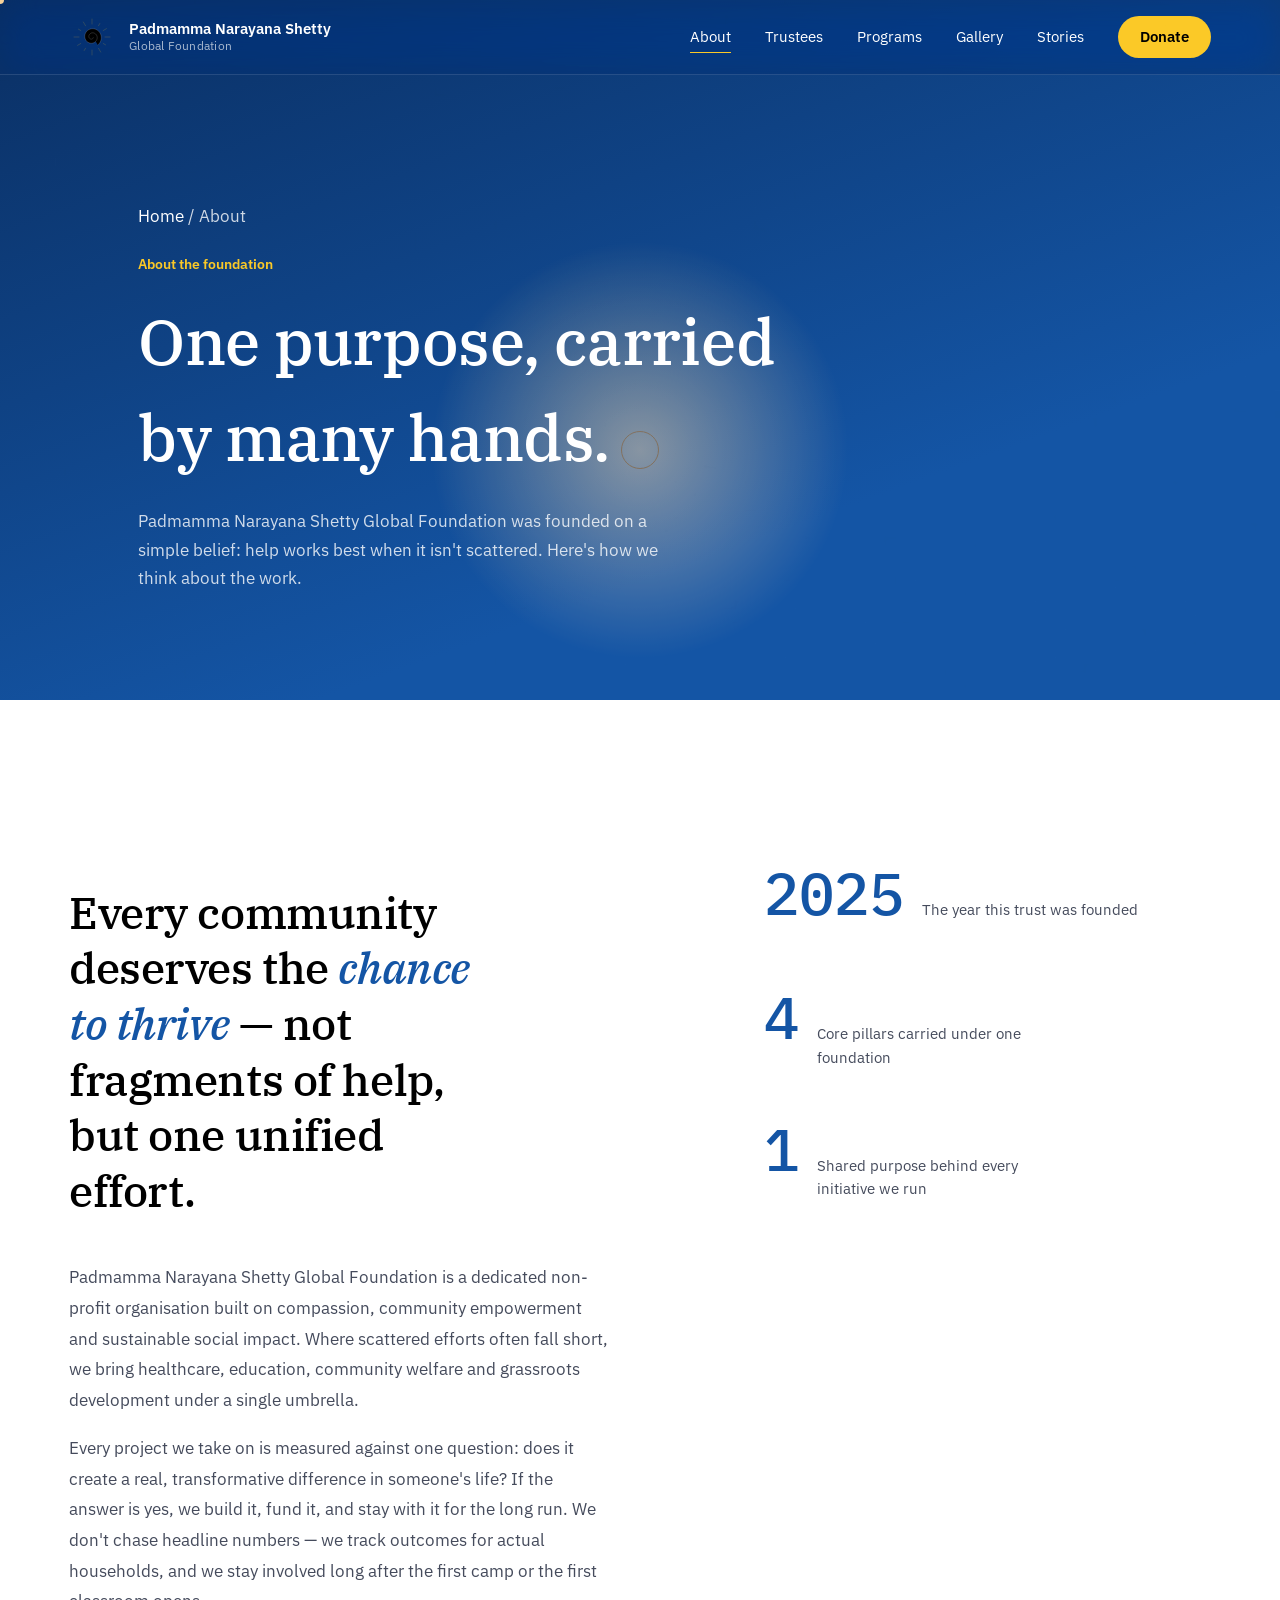
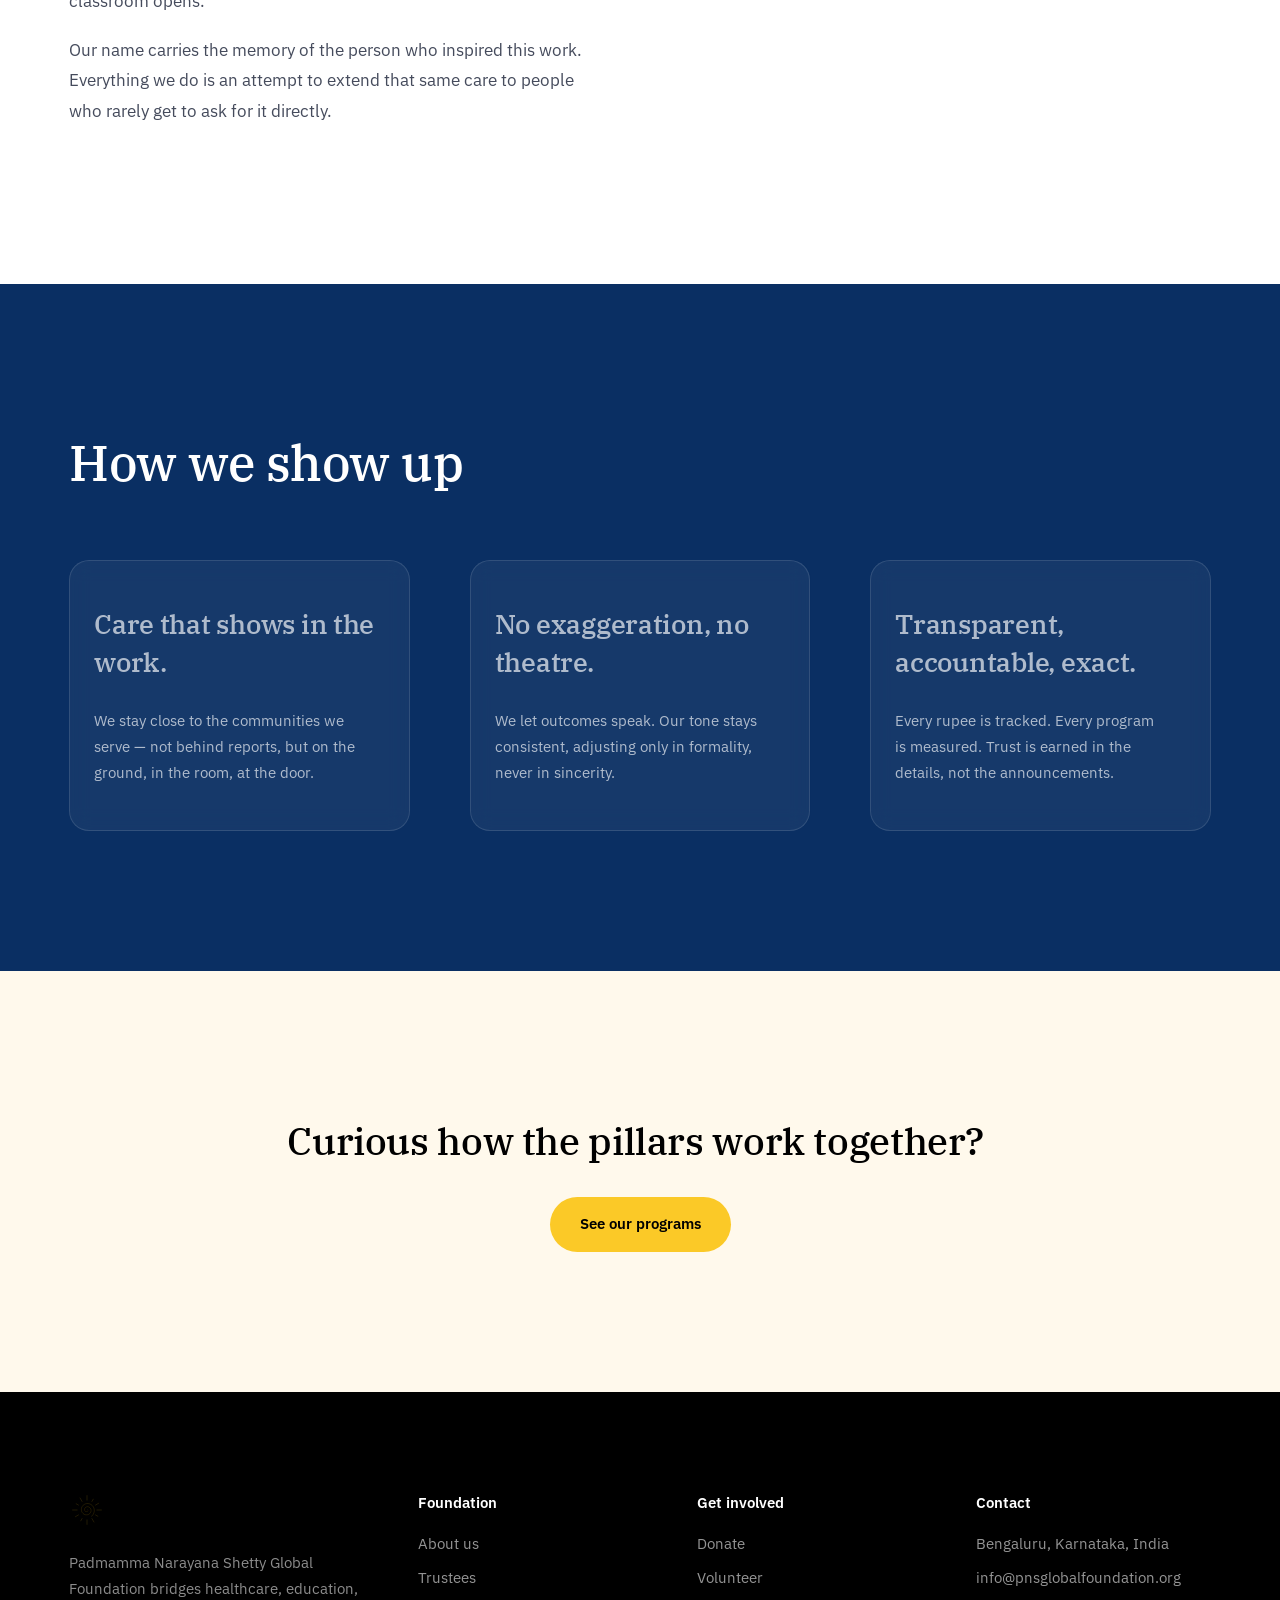
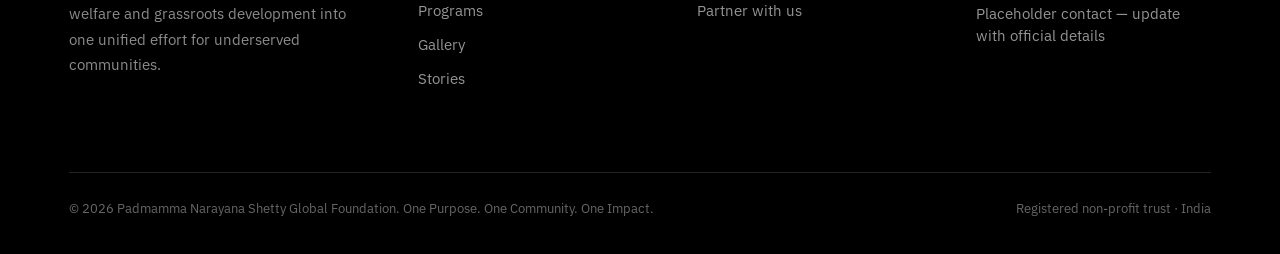
==== commit b650051f: "Add files via upload" ====
--- a/about.html
+++ b/about.html
@@ -3,7 +3,7 @@
 <head>
 <meta charset="UTF-8">
 <meta name="viewport" content="width=device-width, initial-scale=1.0">
-<title>About — PNS Global Foundation</title>
+<title>About — Padmamma Narayana Shetty Global Foundation</title>
 <meta name="description" content="The story, mission and voice behind Padmamma Narayana Shetty Global Foundation.">
 <link rel="preconnect" href="https://fonts.googleapis.com">
 <link rel="preconnect" href="https://fonts.gstatic.com" crossorigin>
@@ -24,6 +24,7 @@
   </a>
   <nav class="nav-links">
     <a href="about.html" class="active">About</a>
+<a href="trustees.html" class="">Trustees</a>
 <a href="programs.html" class="">Programs</a>
 <a href="gallery.html" class="">Gallery</a>
 <a href="stories.html" class="">Stories</a>
@@ -46,12 +47,12 @@
   <div class="container about">
     <div class="reveal">
       <p class="about-quote display">Every community deserves the <em>chance to thrive</em> &mdash; not fragments of help, but one unified effort.</p>
-      <p class="about-copy">PNS Global Foundation is a dedicated non-profit organisation built on compassion, community empowerment and sustainable social impact. Where scattered efforts often fall short, we bring healthcare, education, community welfare and grassroots development under a single umbrella.</p>
+      <p class="about-copy">Padmamma Narayana Shetty Global Foundation is a dedicated non-profit organisation built on compassion, community empowerment and sustainable social impact. Where scattered efforts often fall short, we bring healthcare, education, community welfare and grassroots development under a single umbrella.</p>
       <p class="about-copy">Every project we take on is measured against one question: does it create a real, transformative difference in someone's life? If the answer is yes, we build it, fund it, and stay with it for the long run. We don't chase headline numbers &mdash; we track outcomes for actual households, and we stay involved long after the first camp or the first classroom opens.</p>
       <p class="about-copy">Our name carries the memory of the person who inspired this work. Everything we do is an attempt to extend that same care to people who rarely get to ask for it directly.</p>
     </div>
     <div class="about-figures reveal d1">
-      <div class="about-figure"><span class="n mono-num">12+</span><span class="t">Years working directly with underserved communities</span></div>
+      <div class="about-figure"><span class="n mono-num">2025</span><span class="t">The year this trust was founded</span></div>
       <div class="about-figure"><span class="n mono-num">4</span><span class="t">Core pillars carried under one foundation</span></div>
       <div class="about-figure"><span class="n mono-num">1</span><span class="t">Shared purpose behind every initiative we run</span></div>
     </div>
@@ -85,7 +86,7 @@
       </div>
       <div class="footer-col">
         <h4>Foundation</h4>
-        <a href="about.html">About us</a><a href="programs.html">Programs</a><a href="gallery.html">Gallery</a><a href="stories.html">Stories</a>
+        <a href="about.html">About us</a><a href="trustees.html">Trustees</a><a href="programs.html">Programs</a><a href="gallery.html">Gallery</a><a href="stories.html">Stories</a>
       </div>
       <div class="footer-col">
         <h4>Get involved</h4>
@@ -99,7 +100,7 @@
       </div>
     </div>
     <div class="footer-bottom">
-      <span>&copy; <span id="year"></span> PNS Global Foundation. One Purpose. One Community. One Impact.</span>
+      <span>&copy; <span id="year"></span> Padmamma Narayana Shetty Global Foundation. One Purpose. One Community. One Impact.</span>
       <span>Registered non-profit trust &middot; India</span>
     </div>
   </div>
@@ -109,14 +110,13 @@
   <div class="modal-box">
     <div class="modal-close">&times;</div>
     <h3 class="display">Make a donation</h3>
-    <p class="sub">Fill this in and we'll open WhatsApp with your details pre-filled to +91 96860 00666.</p>
+    <p class="sub">Share a few details and our team will get right back to you.</p>
     <form id="form-donate">
       <div class="field"><label>Your name</label><input name="name" required placeholder="Full name"></div>
       <div class="field"><label>Donation amount (Rs.)</label><input name="amount" required placeholder="e.g. 2000" inputmode="numeric"></div>
       <div class="field"><label>Phone or email</label><input name="contact" required placeholder="For us to reach you"></div>
       <div class="field"><label>Message (optional)</label><textarea name="message" placeholder="Anything you'd like us to know"></textarea></div>
-      <button type="submit" class="modal-submit">Continue on WhatsApp</button>
-      <p class="modal-note">You'll be taken to WhatsApp to send this to our team.</p>
+      <button type="submit" class="modal-submit">Submit</button>
     </form>
   </div>
 </div>
@@ -125,7 +125,7 @@
   <div class="modal-box">
     <div class="modal-close">&times;</div>
     <h3 class="display">Apply to volunteer</h3>
-    <p class="sub">Tell us a little about you and we'll open WhatsApp to +91 96860 00666.</p>
+    <p class="sub">Tell us a little about you and we'll be in touch.</p>
     <form id="form-volunteer">
       <div class="field"><label>Your name</label><input name="name" required placeholder="Full name"></div>
       <div class="field"><label>Phone number</label><input name="phone" required placeholder="Your phone number"></div>
@@ -139,8 +139,7 @@
         </select>
       </div>
       <div class="field"><label>Availability (optional)</label><input name="availability" placeholder="e.g. Weekends"></div>
-      <button type="submit" class="modal-submit">Continue on WhatsApp</button>
-      <p class="modal-note">You'll be taken to WhatsApp to send this to our team.</p>
+      <button type="submit" class="modal-submit">Submit</button>
     </form>
   </div>
 </div>
@@ -149,14 +148,13 @@
   <div class="modal-box">
     <div class="modal-close">&times;</div>
     <h3 class="display">Partner with us</h3>
-    <p class="sub">For institutions and CSR teams &mdash; we'll open WhatsApp to +91 96860 00666.</p>
+    <p class="sub">For institutions and CSR teams &mdash; share a few details to start the conversation.</p>
     <form id="form-partner">
       <div class="field"><label>Organisation name</label><input name="org" required placeholder="Company / institution"></div>
       <div class="field"><label>Contact person</label><input name="name" required placeholder="Full name"></div>
       <div class="field"><label>Email</label><input name="email" required type="email" placeholder="you@company.com"></div>
       <div class="field"><label>What did you have in mind?</label><textarea name="details" placeholder="Program area, scale, timeline..."></textarea></div>
-      <button type="submit" class="modal-submit">Continue on WhatsApp</button>
-      <p class="modal-note">You'll be taken to WhatsApp to send this to our team.</p>
+      <button type="submit" class="modal-submit">Submit</button>
     </form>
   </div>
 </div>
--- a/style.css
+++ b/style.css
@@ -18,8 +18,8 @@
   --line-on-blue:rgba(255,255,255,.22);
   --container:1280px;
   --pad:clamp(22px,5.4vw,72px);
-  --r-lg:28px;
-  --r-md:16px;
+  --r-lg:32px;
+  --r-md:20px;
   --ease:cubic-bezier(.16,.84,.24,1);
   --ease-soft:cubic-bezier(.4,0,.2,1);
 }
@@ -118,7 +118,7 @@
   background:var(--gold);
   transition:transform .35s var(--ease), box-shadow .35s var(--ease);
 }
-.nav-donate:hover{ transform:translateY(-2px); box-shadow:0 12px 26px -10px rgba(251,201,39,.6); }
+.nav-donate:hover{ transform:translateY(-2px); box-shadow:0 8px 18px -8px rgba(251,201,39,.5); }
 .nav-donate::after{ display:none; }
 
 .nav-toggle{ display:none; cursor:pointer; padding:6px; }
@@ -249,22 +249,24 @@
    IMPACT NUMBERS
    ============================================================ */
 .impact-strip{
-  display:grid; grid-template-columns:repeat(4,1fr);
-  border-top:1px solid var(--line-on-blue); border-bottom:1px solid var(--line-on-blue);
-}
-.impact-cell{ padding:44px 30px; border-left:1px solid var(--line-on-blue); }
-.impact-cell:first-child{ border-left:0; }
+  display:grid; grid-template-columns:repeat(4,1fr); gap:16px;
+}
+.impact-cell{
+  padding:32px 26px;
+  background:rgba(255,255,255,.06);
+  backdrop-filter:blur(10px);
+  -webkit-backdrop-filter:blur(10px);
+  border:1px solid rgba(255,255,255,.14);
+  border-radius:var(--r-md);
+}
 .impact-cell .fig{ font-size:clamp(40px,4.6vw,58px); font-weight:500; }
 .impact-cell .fig .plus{ color:var(--gold); }
 .impact-cell p{ margin-top:12px; font-size:14.5px; color:rgba(255,255,255,.72); max-width:22ch; }
 @media (max-width:860px){
   .impact-strip{ grid-template-columns:1fr 1fr; }
-  .impact-cell:nth-child(3){ border-left:0; }
 }
 @media (max-width:520px){
   .impact-strip{ grid-template-columns:1fr; }
-  .impact-cell{ border-left:0; border-top:1px solid var(--line-on-blue); }
-  .impact-cell:first-child{ border-top:0; }
 }
 
 /* ============================================================
@@ -318,7 +320,12 @@
    VOICE — pull quotes, no eyebrow chrome
    ============================================================ */
 .voice-grid{ display:grid; grid-template-columns:repeat(3,1fr); gap:clamp(30px,5vw,60px); }
-.voice-item{ }
+.voice-item{
+  padding:28px 24px; border-radius:var(--r-md);
+  background:rgba(255,255,255,.05);
+  backdrop-filter:blur(10px); -webkit-backdrop-filter:blur(10px);
+  border:1px solid rgba(255,255,255,.12);
+}
 .voice-item .display{ font-size:clamp(22px,2.2vw,27px); line-height:1.4; }
 .voice-item p{ margin-top:16px; color:rgba(255,255,255,.66); font-size:15px; line-height:1.75; max-width:30ch; }
 @media (max-width:860px){ .voice-grid{ grid-template-columns:1fr; gap:44px; } }
@@ -412,12 +419,15 @@
   border:1px solid rgba(255,255,255,.5);
 }
 
-/* ---------- tilt-hover (JS sets --rx/--ry) ---------- */
+/* ---------- soft hover (emboss-style, no harsh glow) ---------- */
 .tilt{
-  transform:perspective(900px) rotateX(var(--rx,0deg)) rotateY(var(--ry,0deg)) translateZ(0);
-  transition:transform .4s var(--ease-soft), box-shadow .4s var(--ease-soft);
-}
-.tilt:hover{ box-shadow:0 30px 60px -24px rgba(10,47,99,.35); }
+  transition:transform .35s var(--ease-soft), box-shadow .35s var(--ease-soft);
+  box-shadow:0 2px 10px rgba(10,30,60,.06);
+}
+.tilt:hover{
+  transform:translateY(-3px);
+  box-shadow:0 10px 22px -6px rgba(10,30,60,.14);
+}
 
 /* ---------- split-reveal headings (word stagger on scroll) ---------- */
 .split-reveal .sw{ display:inline-block; overflow:hidden; vertical-align:top; }
@@ -440,7 +450,7 @@
 }
 .btn-line:hover{ border-color:#fff; background:rgba(255,255,255,.16); transform:translateY(-2px); }
 .btn-fill{ transition:transform .35s var(--ease), box-shadow .35s var(--ease); }
-.btn-fill:hover{ transform:translateY(-2px); box-shadow:0 16px 34px -14px rgba(251,201,39,.55); }
+.btn-fill:hover{ transform:translateY(-2px); box-shadow:0 10px 22px -10px rgba(251,201,39,.45); }
 
 /* ---------- page hero (secondary pages) ---------- */
 .page-hero{
@@ -471,7 +481,7 @@
   position:absolute; inset:0;
   transition:transform .6s var(--ease);
 }
-.gallery-item:hover .bg{ transform:scale(1.08); }
+.gallery-item:hover .bg{ transform:scale(1.03); }
 .gallery-item .scrim{
   position:absolute; inset:0; background:linear-gradient(0deg, rgba(0,0,0,.55), transparent 55%);
 }
@@ -564,7 +574,7 @@
   display:block; padding:32px 26px; border-radius:var(--r-md); border:1px solid var(--line-soft);
   background:var(--paper); transition:border-color .35s var(--ease), box-shadow .35s var(--ease), transform .35s var(--ease);
 }
-.teaser-card:hover{ border-color:var(--blue); box-shadow:0 24px 50px -28px rgba(20,85,165,.35); }
+.teaser-card:hover{ box-shadow:0 12px 26px -12px rgba(20,85,165,.18); }
 .teaser-card .ic{ width:44px; height:44px; color:var(--blue); margin-bottom:20px; }
 .teaser-card h4{ font-size:17px; font-weight:600; }
 .teaser-card p{ margin-top:8px; font-size:14px; color:var(--slate); }
@@ -577,9 +587,27 @@
   padding:40px 32px; border-radius:var(--r-lg); border:1px solid var(--line-soft);
   background:var(--paper); transition:box-shadow .4s var(--ease), border-color .4s var(--ease);
 }
-.involve-card-light:hover{ box-shadow:0 30px 60px -28px rgba(20,85,165,.3); border-color:var(--blue); }
+.involve-card-light:hover{ box-shadow:0 14px 30px -14px rgba(20,85,165,.16); }
 .involve-card-light .ic{ width:46px; height:46px; color:var(--blue); margin-bottom:22px; }
 .involve-card-light h3{ font-size:23px; font-family:'IBM Plex Serif',Georgia,serif; font-weight:500; }
 .involve-card-light p{ margin-top:12px; color:var(--slate); font-size:15px; line-height:1.7; }
 .involve-card-light .ul-link{ display:inline-block; margin-top:22px; }
 @media (max-width:900px){ .involve-grid-light{ grid-template-columns:1fr; } }
+
+/* ---------- trustees page ---------- */
+.trustee-grid{ display:grid; grid-template-columns:repeat(4,1fr); gap:22px; }
+.trustee-card{
+  padding:30px 26px; border-radius:var(--r-lg); border:1px solid var(--line-soft);
+  background:var(--paper); text-align:center;
+}
+.trustee-photo{
+  width:88px; height:88px; border-radius:50%; margin:0 auto 20px;
+  background:var(--warm); color:var(--blue);
+  display:flex; align-items:center; justify-content:center;
+}
+.trustee-photo svg{ width:46px; height:46px; }
+.trustee-card h3{ font-size:17px; font-weight:600; }
+.trustee-card .role{ margin-top:4px; font-size:13.5px; color:var(--blue); font-weight:600; }
+.trustee-card .bio{ margin-top:14px; font-size:13.5px; color:var(--slate); line-height:1.6; }
+@media (max-width:900px){ .trustee-grid{ grid-template-columns:1fr 1fr; } }
+@media (max-width:560px){ .trustee-grid{ grid-template-columns:1fr; } }
